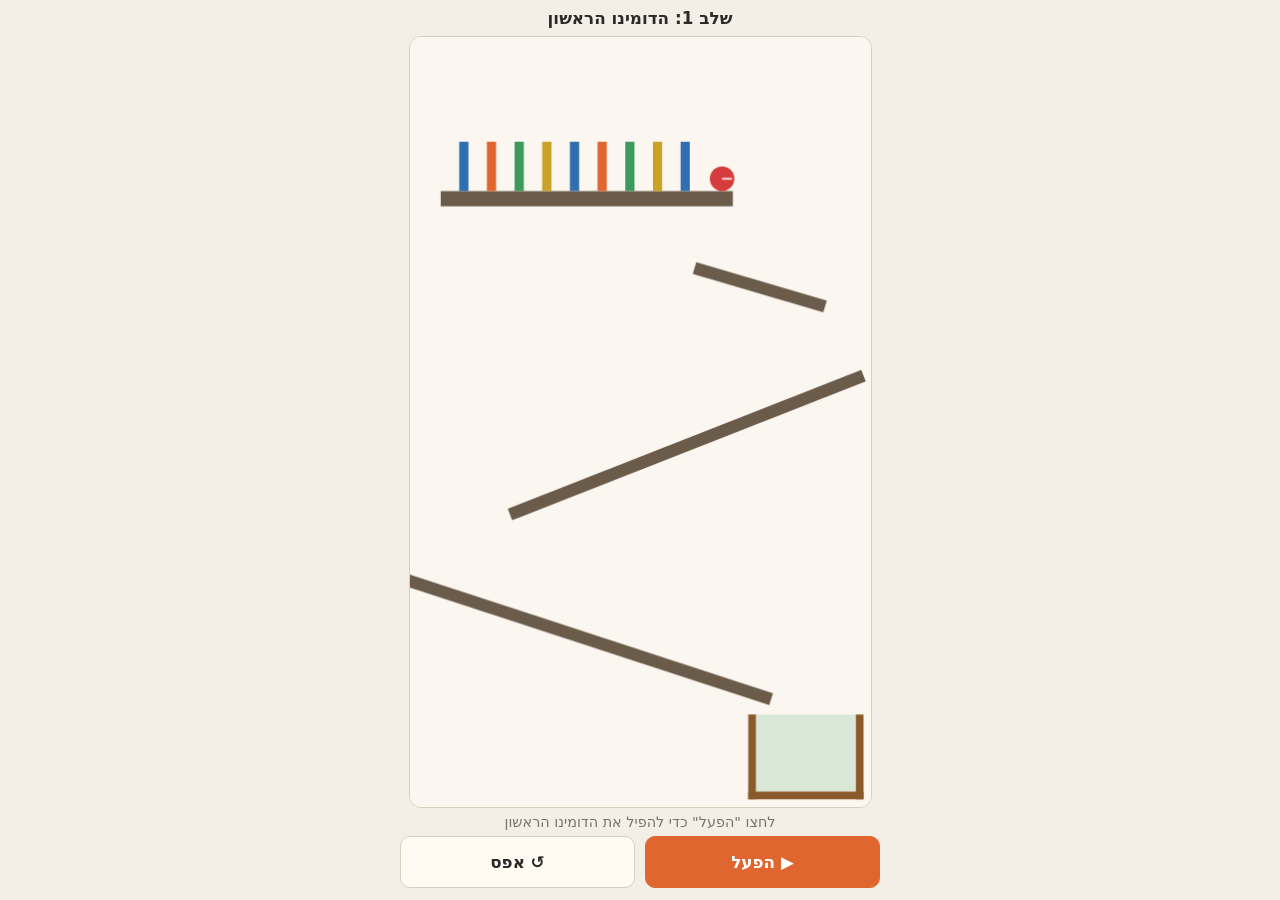
==== game/index.html @ 71e0550a "Detect win and failure and show a success screen checkOutcome() in world.js decides the result of a " ====
<!DOCTYPE html>
<html lang="he" dir="rtl">
<head>
  <meta charset="UTF-8">
  <meta name="viewport" content="width=device-width, initial-scale=1.0, viewport-fit=cover">
  <title>תגובת שרשרת</title>
  <link rel="stylesheet" href="style.css">
</head>
<body>
  <header class="bar">
    <h1 id="level-name">תגובת שרשרת</h1>
  </header>
  <main id="stage">
    <canvas id="canvas"></canvas>
    <div id="win" class="win" hidden>
      <div class="win-card">
        <p class="win-title">הצלחת!</p>
        <p class="win-text">השרשרת עבדה והכדור נחת בסל.</p>
        <button id="btn-again" class="btn primary">↺ שחק שוב</button>
      </div>
    </div>
  </main>
  <footer class="dock">
    <p id="status" class="status">לחצו "הפעל" כדי להפיל את הדומינו הראשון</p>
    <div class="controls">
      <button id="btn-play" class="btn primary">▶ הפעל</button>
      <button id="btn-reset" class="btn">↺ אפס</button>
    </div>
  </footer>

  <script src="vendor/matter.min.js"></script>
  <script src="js/world.js"></script>
  <script src="js/level1.js"></script>
  <script src="js/main.js"></script>
</body>
</html>
---- game/style.css ----
:root {
  --win: #3c9a5f;
  --bg: #f4efe6;
  --ink: #2b2a28;
  --panel: #fffaf2;
  --accent: #e0662f;
  --accent-ink: #fff;
  --muted: #7a7468;
  --border: #d9cfbf;
}
@media (prefers-color-scheme: dark) {
  :root:not([data-theme="light"]) {
    --bg: #1b1a18;
    --ink: #ece6da;
    --panel: #252421;
    --muted: #a39b8c;
    --border: #3a3833;
    color-scheme: dark;
  }
}
:root[data-theme="dark"] {
  --bg: #1b1a18;
  --ink: #ece6da;
  --panel: #252421;
  --muted: #a39b8c;
  --border: #3a3833;
  color-scheme: dark;
}
* { box-sizing: border-box; margin: 0; padding: 0; }
html, body { height: 100%; }
body { overflow: hidden; }
body {
  font-family: system-ui, -apple-system, 'Segoe UI', Arial, sans-serif;
  background: var(--bg);
  color: var(--ink);
  display: flex;
  flex-direction: column;
  overscroll-behavior: none;
  padding-left: max(16px, env(safe-area-inset-left, 0px));
  padding-right: max(16px, env(safe-area-inset-right, 0px));
}
.bar {
  padding-block: 8px;
  padding-top: max(8px, env(safe-area-inset-top));
  text-align: center;
}
.bar h1 { font-size: 1.05rem; font-weight: 700; }
.dock {
  padding-top: 6px;
  padding-bottom: max(12px, env(safe-area-inset-bottom));
}
.controls { display: flex; gap: 10px; max-width: 480px; margin: 0 auto; }
.controls .btn { flex: 1; }
.btn {
  white-space: nowrap;
  font: inherit;
  font-weight: 600;
  font-size: 1.05rem;
  min-height: 52px;
  padding: 0 18px;
  border-radius: 10px;
  border: 1px solid var(--border);
  background: var(--panel);
  color: var(--ink);
  cursor: pointer;
  touch-action: manipulation;
}
.btn.primary { background: var(--accent); border-color: var(--accent); color: var(--accent-ink); }
.btn:disabled { opacity: 0.45; cursor: default; }
#stage {
  position: relative;
  flex: 1;
  min-height: 0;
  display: flex;
  align-items: center;
  justify-content: center;
}
#canvas {
  display: block;
  border-radius: 12px;
  border: 1px solid var(--border);
  touch-action: none;
}
.status {
  text-align: center;
  color: var(--muted);
  font-size: 0.9rem;
  padding-bottom: 6px;
}
.win {
  position: absolute;
  inset: 0;
  display: flex;
  align-items: center;
  justify-content: center;
  background: color-mix(in srgb, var(--bg) 55%, transparent);
}
.win[hidden] { display: none; }
.win-card {
  display: flex;
  flex-direction: column;
  align-items: center;
  gap: 10px;
  padding: 24px 28px;
  border-radius: 16px;
  background: var(--panel);
  border: 2px solid var(--win);
  text-align: center;
  animation: pop 0.35s ease-out;
}
.win-title { font-size: 2rem; font-weight: 800; color: var(--win); }
.win-text { color: var(--muted); }
.win-card .btn { min-width: 180px; margin-top: 6px; }
@keyframes pop { from { transform: scale(0.8); opacity: 0.4; } to { transform: scale(1); opacity: 1; } }
@media (prefers-reduced-motion: reduce) { .win-card { animation: none; } }
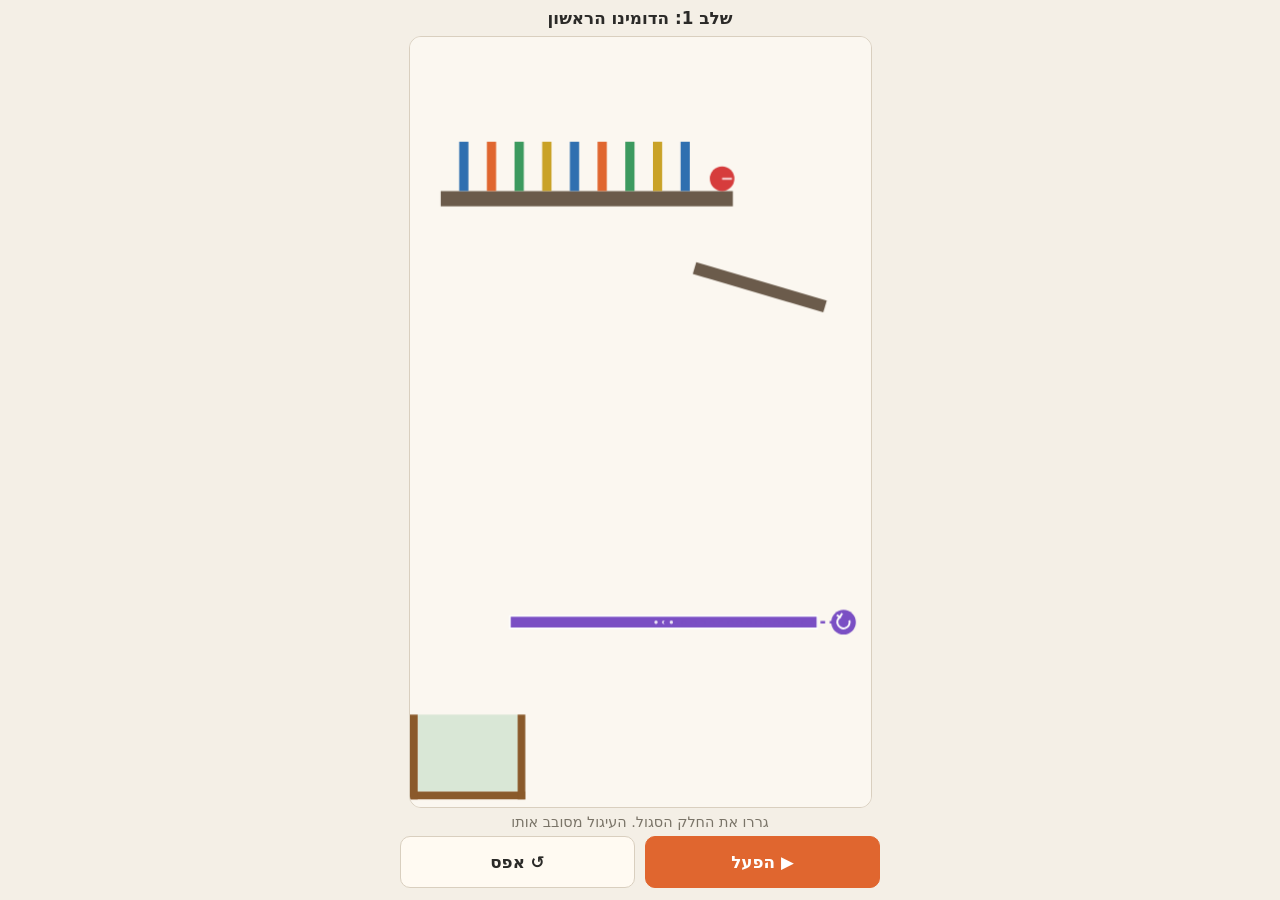
==== commit b1037c51: "Add edit mode: drag and rotate movable parts before a run Parts marked movable in a level can be dra" ====
--- a/game/index.html
+++ b/game/index.html
@@ -16,12 +16,12 @@
       <div class="win-card">
         <p class="win-title">הצלחת!</p>
         <p class="win-text">השרשרת עבדה והכדור נחת בסל.</p>
-        <button id="btn-again" class="btn primary">↺ שחק שוב</button>
+        <button id="btn-again" class="btn primary">↺ שחקו שוב</button>
       </div>
     </div>
   </main>
   <footer class="dock">
-    <p id="status" class="status">לחצו "הפעל" כדי להפיל את הדומינו הראשון</p>
+    <p id="status" class="status">&nbsp;</p>
     <div class="controls">
       <button id="btn-play" class="btn primary">▶ הפעל</button>
       <button id="btn-reset" class="btn">↺ אפס</button>
@@ -30,6 +30,7 @@
 
   <script src="vendor/matter.min.js"></script>
   <script src="js/world.js"></script>
+  <script src="js/editor.js"></script>
   <script src="js/level1.js"></script>
   <script src="js/main.js"></script>
 </body>
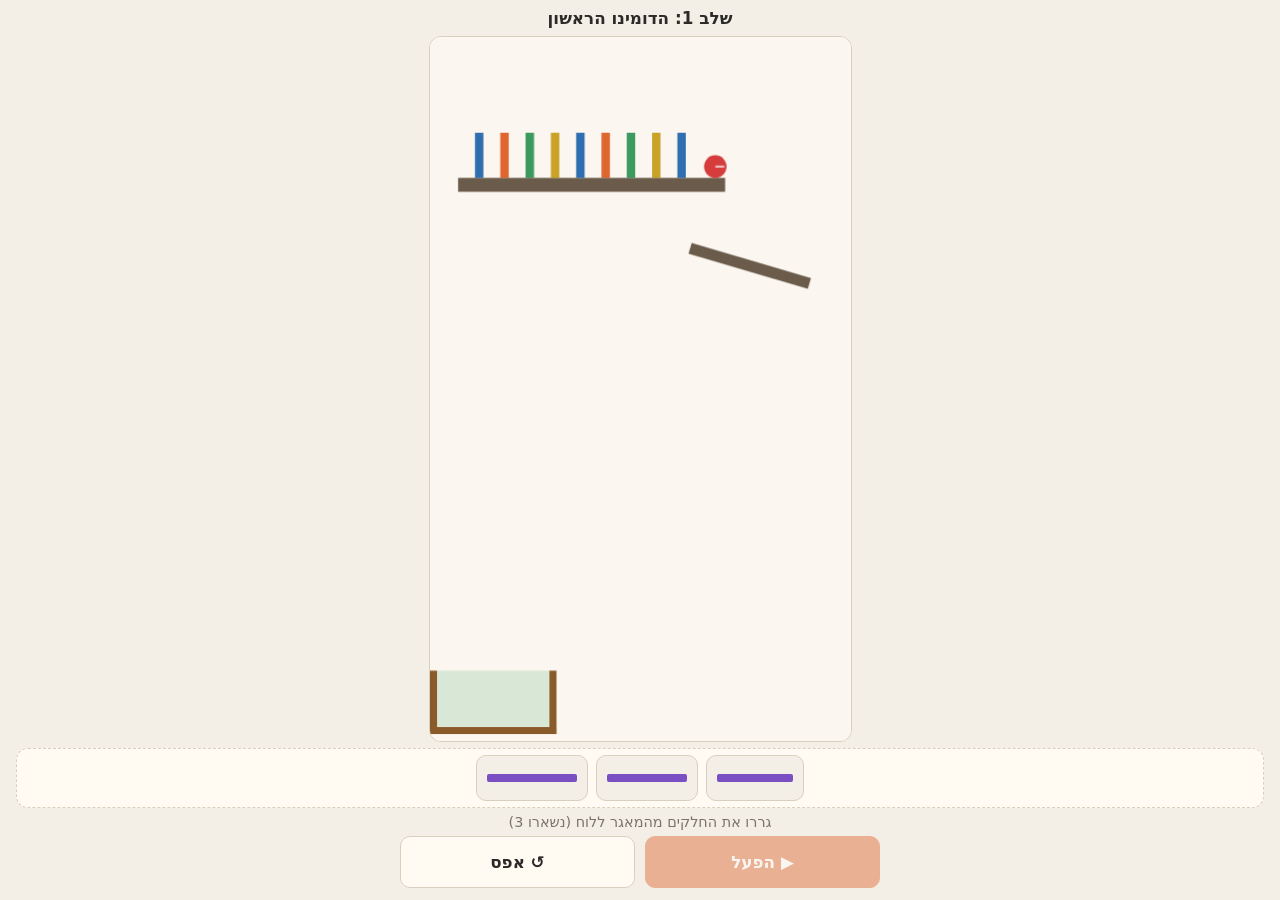
==== commit 65775470: "Add the parts tray, touch tracking and stars The player now builds only from a tray at the bottom of" ====
--- a/game/index.html
+++ b/game/index.html
@@ -15,12 +15,14 @@
     <div id="win" class="win" hidden>
       <div class="win-card">
         <p class="win-title">הצלחת!</p>
-        <p class="win-text">השרשרת עבדה והכדור נחת בסל.</p>
+        <p id="win-stars" class="win-stars" aria-label="כוכבים"></p>
+        <p id="win-text" class="win-text"></p>
         <button id="btn-again" class="btn primary">↺ שחקו שוב</button>
       </div>
     </div>
   </main>
   <footer class="dock">
+    <div id="tray" class="tray" aria-label="מאגר חלקים"></div>
     <p id="status" class="status">&nbsp;</p>
     <div class="controls">
       <button id="btn-play" class="btn primary">▶ הפעל</button>
--- a/game/style.css
+++ b/game/style.css
@@ -1,5 +1,7 @@
 :root {
   --win: #3c9a5f;
+  --part: #7a4fc4;
+  --star: #e0a52f;
   --bg: #f4efe6;
   --ink: #2b2a28;
   --panel: #fffaf2;
@@ -113,3 +115,33 @@
 .win-card .btn { min-width: 180px; margin-top: 6px; }
 @keyframes pop { from { transform: scale(0.8); opacity: 0.4; } to { transform: scale(1); opacity: 1; } }
 @media (prefers-reduced-motion: reduce) { .win-card { animation: none; } }
+.tray {
+  display: flex;
+  justify-content: center;
+  align-items: center;
+  gap: 8px;
+  min-height: 60px;
+  padding: 6px;
+  margin-bottom: 6px;
+  border-radius: 12px;
+  border: 1px dashed var(--border);
+  background: var(--panel);
+}
+.tray.drop { border-color: var(--part); border-style: solid; }
+.tray.locked { opacity: 0.5; pointer-events: none; }
+.tray-item {
+  display: flex;
+  align-items: center;
+  justify-content: center;
+  min-width: 52px;
+  min-height: 46px;
+  padding: 0 10px;
+  border-radius: 10px;
+  border: 1px solid var(--border);
+  background: var(--bg);
+  cursor: grab;
+  touch-action: none;
+}
+.tray-bar { display: block; height: 8px; border-radius: 2px; background: var(--part); }
+.tray-empty { color: var(--muted); font-size: 0.9rem; }
+.win-stars { font-size: 2.2rem; letter-spacing: 4px; color: var(--star); line-height: 1; }
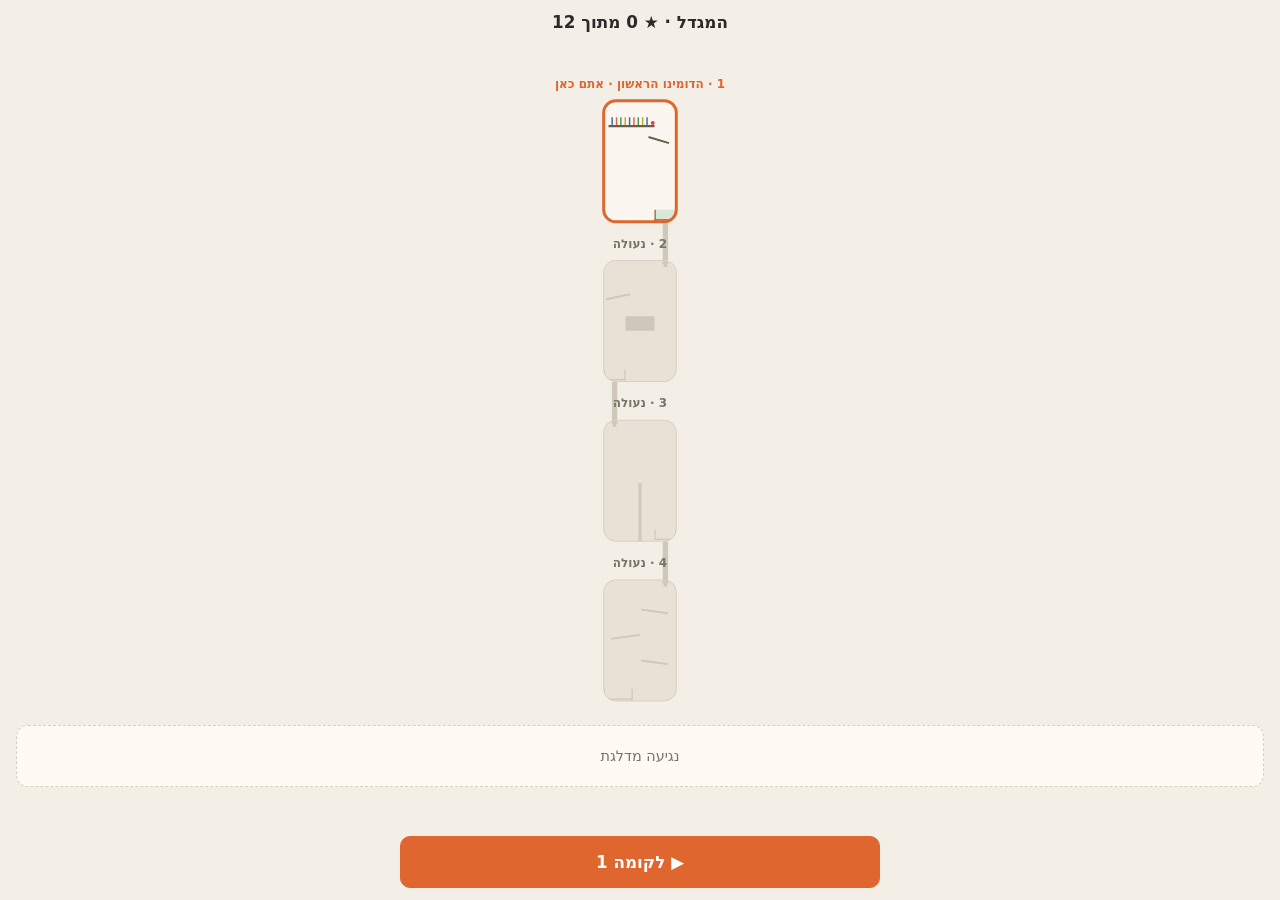
==== commit 4338cc13: "Add the tower: opening zoom, floor menu, saved progress and next-floor flow The game now opens on th" ====
--- a/game/index.html
+++ b/game/index.html
@@ -6,9 +6,10 @@
   <title>תגובת שרשרת</title>
   <link rel="stylesheet" href="style.css">
 </head>
-<body>
+<body class="in-tower">
   <header class="bar">
     <h1 id="level-name">תגובת שרשרת</h1>
+    <button id="btn-tower" class="btn small" hidden>↑ מגדל</button>
   </header>
   <main id="stage">
     <canvas id="canvas"></canvas>
@@ -17,7 +18,10 @@
         <p class="win-title">הצלחת!</p>
         <p id="win-stars" class="win-stars" aria-label="כוכבים"></p>
         <p id="win-text" class="win-text"></p>
-        <button id="btn-again" class="btn primary">↺ שחקו שוב</button>
+        <div class="win-actions">
+          <button id="btn-next" class="btn primary">▼ לקומה הבאה</button>
+          <button id="btn-again" class="btn">↺ שחקו שוב</button>
+        </div>
       </div>
     </div>
   </main>
@@ -33,7 +37,10 @@
   <script src="vendor/matter.min.js"></script>
   <script src="js/world.js"></script>
   <script src="js/editor.js"></script>
-  <script src="js/level1.js"></script>
+  <script src="js/render.js"></script>
+  <script src="js/levels.js"></script>
+  <script src="js/progress.js"></script>
+  <script src="js/tower.js"></script>
   <script src="js/main.js"></script>
 </body>
 </html>
--- a/game/style.css
+++ b/game/style.css
@@ -42,11 +42,17 @@
   padding-right: max(16px, env(safe-area-inset-right, 0px));
 }
 .bar {
-  padding-block: 8px;
-  padding-top: max(8px, env(safe-area-inset-top));
-  text-align: center;
+  position: relative;
+  display: flex;
+  align-items: center;
+  justify-content: center;
+  min-height: 44px;
+  padding-block: 6px;
+  padding-top: max(6px, env(safe-area-inset-top));
 }
-.bar h1 { font-size: 1.05rem; font-weight: 700; }
+.bar h1 { font-size: 1.05rem; font-weight: 700; text-align: center; }
+.btn.small { min-height: 36px; padding: 0 12px; font-size: 0.9rem; }
+#btn-tower { position: absolute; inset-inline-end: 0; }
 .dock {
   padding-top: 6px;
   padding-bottom: max(12px, env(safe-area-inset-bottom));
@@ -69,6 +75,7 @@
 }
 .btn.primary { background: var(--accent); border-color: var(--accent); color: var(--accent-ink); }
 .btn:disabled { opacity: 0.45; cursor: default; }
+.btn[hidden] { display: none; }
 #stage {
   position: relative;
   flex: 1;
@@ -77,17 +84,25 @@
   align-items: center;
   justify-content: center;
 }
+.in-tower #canvas { border: 0; border-radius: 0; }
 #canvas {
   display: block;
   border-radius: 12px;
   border: 1px solid var(--border);
   touch-action: none;
 }
+/* Two lines are always reserved, so a longer message never changes the board's size */
 .status {
+  display: flex;
+  align-items: center;
+  justify-content: center;
+  height: 2.7em;
+  line-height: 1.3;
   text-align: center;
   color: var(--muted);
   font-size: 0.9rem;
-  padding-bottom: 6px;
+  margin-bottom: 4px;
+  overflow: hidden;
 }
 .win {
   position: absolute;
@@ -112,7 +127,8 @@
 }
 .win-title { font-size: 2rem; font-weight: 800; color: var(--win); }
 .win-text { color: var(--muted); }
-.win-card .btn { min-width: 180px; margin-top: 6px; }
+.win-actions { display: flex; flex-direction: column; gap: 8px; margin-top: 6px; }
+.win-card .btn { min-width: 200px; }
 @keyframes pop { from { transform: scale(0.8); opacity: 0.4; } to { transform: scale(1); opacity: 1; } }
 @media (prefers-reduced-motion: reduce) { .win-card { animation: none; } }
 .tray {
@@ -120,7 +136,7 @@
   justify-content: center;
   align-items: center;
   gap: 8px;
-  min-height: 60px;
+  height: 62px;
   padding: 6px;
   margin-bottom: 6px;
   border-radius: 12px;
@@ -130,6 +146,7 @@
 .tray.drop { border-color: var(--part); border-style: solid; }
 .tray.locked { opacity: 0.5; pointer-events: none; }
 .tray-item {
+  position: relative;
   display: flex;
   align-items: center;
   justify-content: center;
@@ -142,6 +159,21 @@
   cursor: grab;
   touch-action: none;
 }
+.tray-spring { width: 34px; height: 22px; fill: var(--part); stroke: var(--part); }
+.tray-badge {
+  position: absolute;
+  top: -7px;
+  left: -7px;
+  min-width: 20px;
+  height: 20px;
+  border-radius: 10px;
+  border: 2px solid var(--panel);
+  background: var(--accent);
+  color: var(--accent-ink);
+  font-size: 0.75rem;
+  font-weight: 700;
+  line-height: 16px;
+}
 .tray-bar { display: block; height: 8px; border-radius: 2px; background: var(--part); }
 .tray-empty { color: var(--muted); font-size: 0.9rem; }
 .win-stars { font-size: 2.2rem; letter-spacing: 4px; color: var(--star); line-height: 1; }
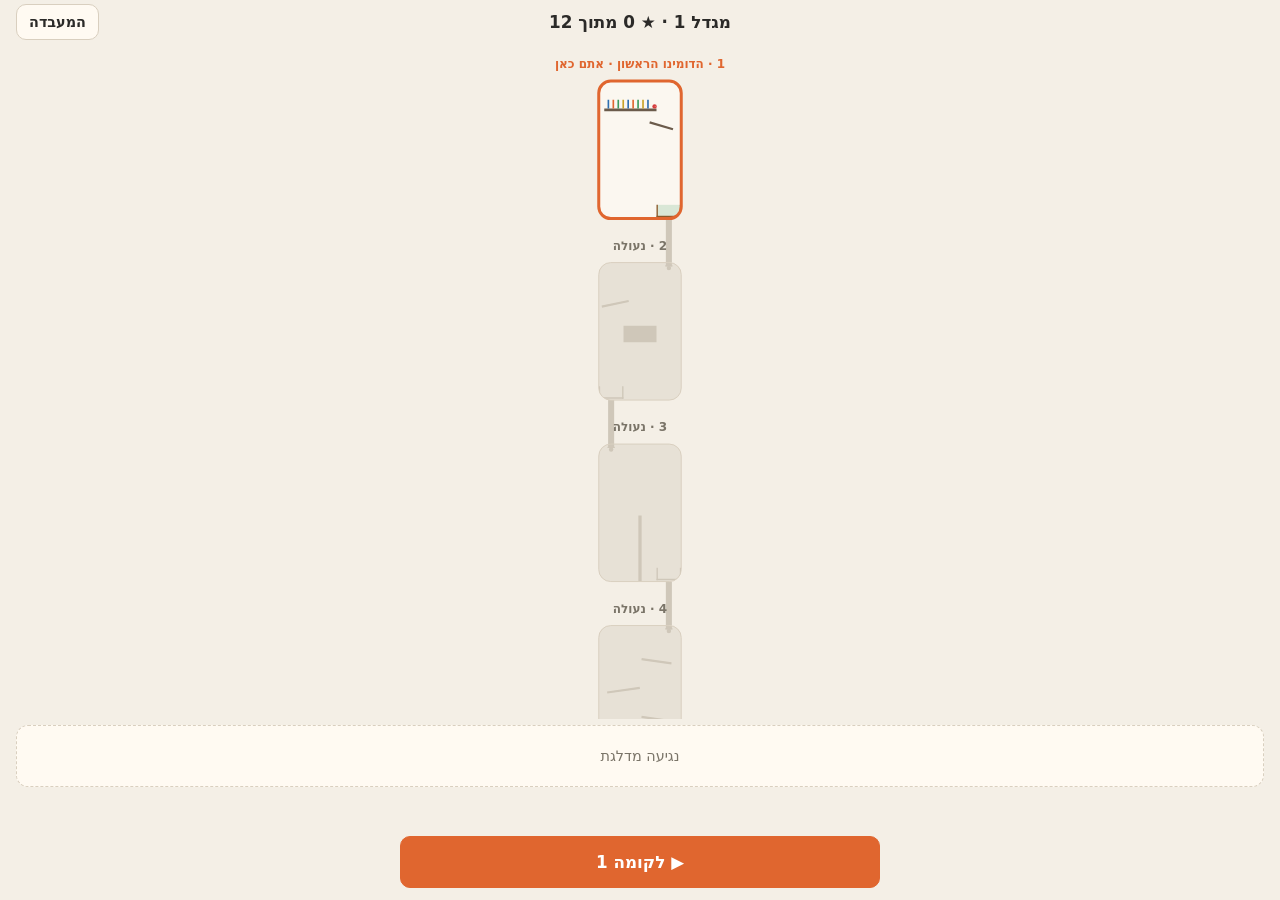
==== commit 72b8bb26: "Add the lab: seesaw, funnel, domino row, heavy ball and ball relay New tray parts: - funnel: two wal" ====
--- a/game/index.html
+++ b/game/index.html
@@ -10,6 +10,7 @@
   <header class="bar">
     <h1 id="level-name">תגובת שרשרת</h1>
     <button id="btn-tower" class="btn small" hidden>↑ מגדל</button>
+    <button id="btn-switch" class="btn small" hidden>המעבדה</button>
   </header>
   <main id="stage">
     <canvas id="canvas"></canvas>
@@ -20,7 +21,7 @@
         <p id="win-text" class="win-text"></p>
         <div class="win-actions">
           <button id="btn-next" class="btn primary">▼ לקומה הבאה</button>
-          <button id="btn-again" class="btn">↺ שחקו שוב</button>
+          <button id="btn-edit" class="btn">✎ המשך לערוך</button>
         </div>
       </div>
     </div>
--- a/game/style.css
+++ b/game/style.css
@@ -52,7 +52,7 @@
 }
 .bar h1 { font-size: 1.05rem; font-weight: 700; text-align: center; }
 .btn.small { min-height: 36px; padding: 0 12px; font-size: 0.9rem; }
-#btn-tower { position: absolute; inset-inline-end: 0; }
+#btn-tower, #btn-switch { position: absolute; inset-inline-end: 0; }
 .dock {
   padding-top: 6px;
   padding-bottom: max(12px, env(safe-area-inset-bottom));
@@ -159,7 +159,7 @@
   cursor: grab;
   touch-action: none;
 }
-.tray-spring { width: 34px; height: 22px; fill: var(--part); stroke: var(--part); }
+.tray-icon { width: 34px; height: 22px; fill: var(--part); stroke: var(--part); }
 .tray-badge {
   position: absolute;
   top: -7px;
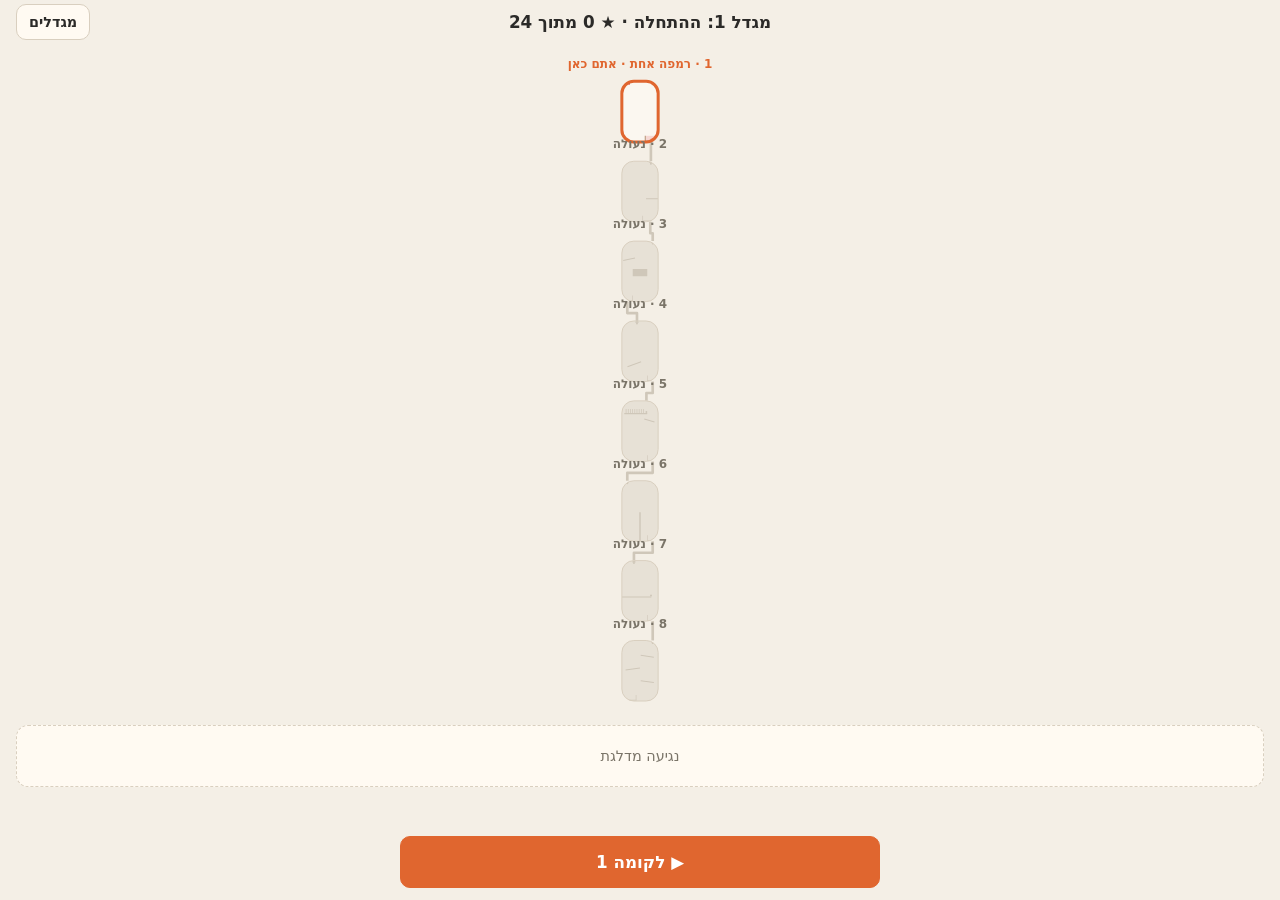
==== commit f331b0e0: "Add colored goals, no-build zones, tower progression and towers 1-2 Balls can carry a color and must" ====
--- a/game/index.html
+++ b/game/index.html
@@ -16,7 +16,7 @@
     <canvas id="canvas"></canvas>
     <div id="win" class="win" hidden>
       <div class="win-card">
-        <p class="win-title">הצלחת!</p>
+        <p id="win-title" class="win-title">הצלחת!</p>
         <p id="win-stars" class="win-stars" aria-label="כוכבים"></p>
         <p id="win-text" class="win-text"></p>
         <div class="win-actions">
@@ -25,6 +25,7 @@
         </div>
       </div>
     </div>
+    <div id="towers" class="towers" hidden></div>
   </main>
   <footer class="dock">
     <div id="tray" class="tray" aria-label="מאגר חלקים"></div>
--- a/game/style.css
+++ b/game/style.css
@@ -177,3 +177,19 @@
 .tray-bar { display: block; height: 8px; border-radius: 2px; background: var(--part); }
 .tray-empty { color: var(--muted); font-size: 0.9rem; }
 .win-stars { font-size: 2.2rem; letter-spacing: 4px; color: var(--star); line-height: 1; }
+.towers {
+  position: absolute;
+  inset: 0;
+  display: flex;
+  flex-direction: column;
+  gap: 8px;
+  padding: 16px;
+  overflow-y: auto;
+  background: var(--bg);
+}
+.towers[hidden] { display: none; }
+.towers-world { font-weight: 700; color: var(--muted); margin-top: 6px; }
+.tower-choice { display: flex; justify-content: space-between; align-items: center; }
+.tower-choice.current { border-color: var(--accent); border-width: 2px; }
+.tower-stars { color: var(--star); font-variant-numeric: tabular-nums; }
+.tower-choice:disabled .tower-stars { color: var(--muted); }
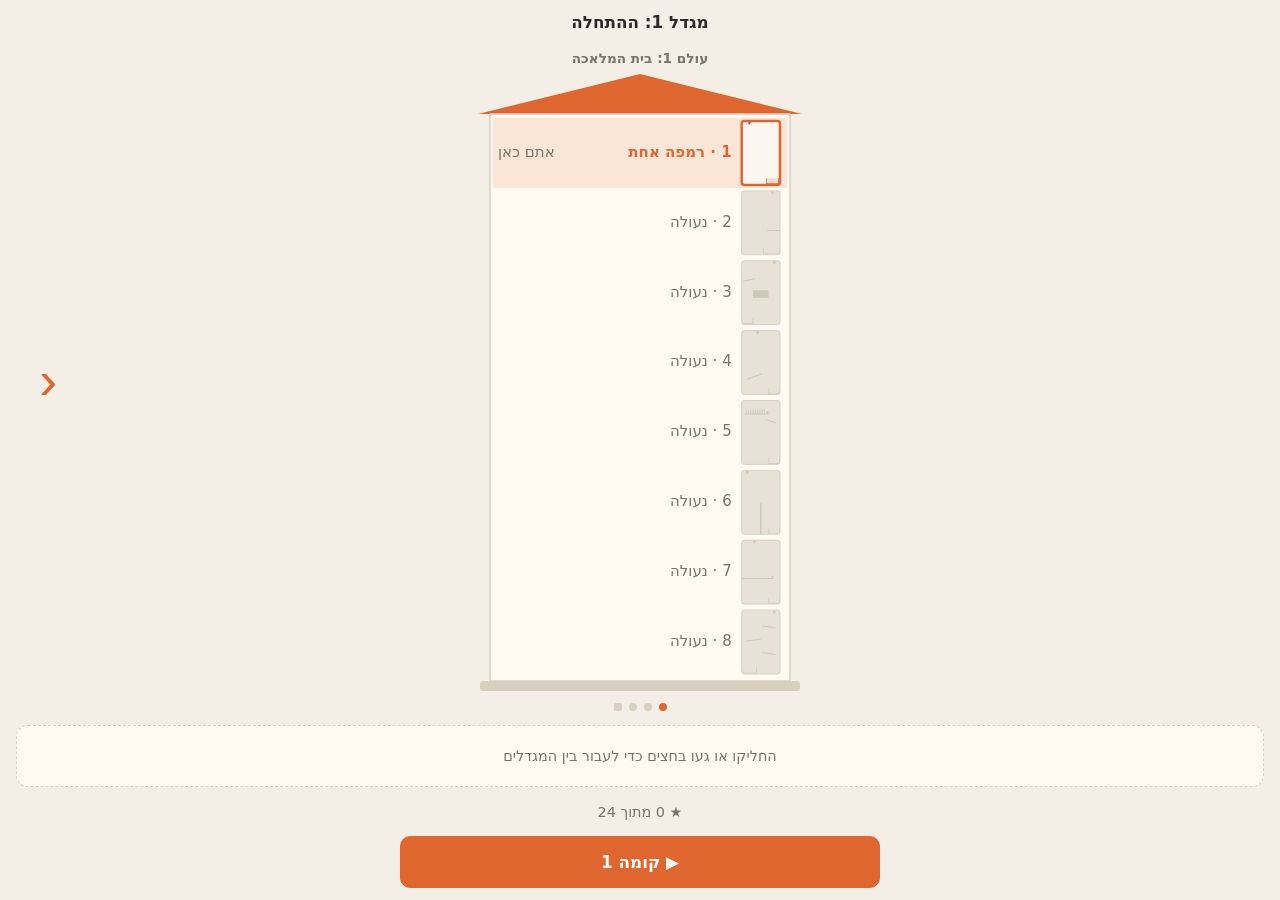
==== commit f76a0c33: "Main menu: one tower at a time as a building, arrows to switch towers The game opens on a tower pick" ====
--- a/game/index.html
+++ b/game/index.html
@@ -10,7 +10,7 @@
   <header class="bar">
     <h1 id="level-name">תגובת שרשרת</h1>
     <button id="btn-tower" class="btn small" hidden>↑ מגדל</button>
-    <button id="btn-switch" class="btn small" hidden>המעבדה</button>
+    <button id="btn-switch" class="btn small" hidden>‹ מגדלים</button>
   </header>
   <main id="stage">
     <canvas id="canvas"></canvas>
@@ -25,7 +25,12 @@
         </div>
       </div>
     </div>
-    <div id="towers" class="towers" hidden></div>
+    <div id="home" class="home" hidden>
+      <p id="home-world" class="home-world"></p>
+      <div id="home-dots" class="home-dots" aria-hidden="true"></div>
+      <button id="home-prev" class="home-arrow prev" aria-label="המגדל הקודם">›</button>
+      <button id="home-next" class="home-arrow next" aria-label="המגדל הבא">‹</button>
+    </div>
   </main>
   <footer class="dock">
     <div id="tray" class="tray" aria-label="מאגר חלקים"></div>
--- a/game/style.css
+++ b/game/style.css
@@ -50,7 +50,7 @@
   padding-block: 6px;
   padding-top: max(6px, env(safe-area-inset-top));
 }
-.bar h1 { font-size: 1.05rem; font-weight: 700; text-align: center; }
+.bar h1 { font-size: 1.05rem; font-weight: 700; text-align: center; padding-inline: 84px; overflow: hidden; text-overflow: ellipsis; white-space: nowrap; }
 .btn.small { min-height: 36px; padding: 0 12px; font-size: 0.9rem; }
 #btn-tower, #btn-switch { position: absolute; inset-inline-end: 0; }
 .dock {
@@ -177,19 +177,26 @@
 .tray-bar { display: block; height: 8px; border-radius: 2px; background: var(--part); }
 .tray-empty { color: var(--muted); font-size: 0.9rem; }
 .win-stars { font-size: 2.2rem; letter-spacing: 4px; color: var(--star); line-height: 1; }
-.towers {
-  position: absolute;
-  inset: 0;
-  display: flex;
-  flex-direction: column;
-  gap: 8px;
-  padding: 16px;
-  overflow-y: auto;
-  background: var(--bg);
-}
-.towers[hidden] { display: none; }
-.towers-world { font-weight: 700; color: var(--muted); margin-top: 6px; }
-.tower-choice { display: flex; justify-content: space-between; align-items: center; }
-.tower-choice.current { border-color: var(--accent); border-width: 2px; }
-.tower-stars { color: var(--star); font-variant-numeric: tabular-nums; }
-.tower-choice:disabled .tower-stars { color: var(--muted); }
+/* The main menu sits over the tower canvas; only the arrows take touches, the rest goes to the canvas */
+.home { position: absolute; inset: 0; pointer-events: none; }
+.home[hidden] { display: none; }
+.home-world {
+  position: absolute; top: 6px; inset-inline: 0;
+  text-align: center; font-size: 0.85rem; font-weight: 700; color: var(--muted);
+}
+.home-dots { position: absolute; bottom: 8px; inset-inline: 0; display: flex; justify-content: center; gap: 7px; }
+.home-dots .dot { width: 8px; height: 8px; border-radius: 50%; background: var(--border); }
+.home-dots .dot.on { background: var(--accent); }
+.home-dots .dot.lab { border-radius: 2px; }
+.home-arrow {
+  pointer-events: auto;
+  position: absolute; top: 0; bottom: 0; width: 64px;
+  display: flex; align-items: center; justify-content: center;
+  border: 0; background: none; color: var(--accent);
+  font-size: 3.4rem; font-weight: 300; line-height: 1; cursor: pointer;
+  -webkit-tap-highlight-color: transparent;
+}
+.home-arrow[hidden] { display: none; }
+.home-arrow.prev { right: 0; }
+.home-arrow.next { left: 0; }
+.home-arrow:active { opacity: 0.5; }
